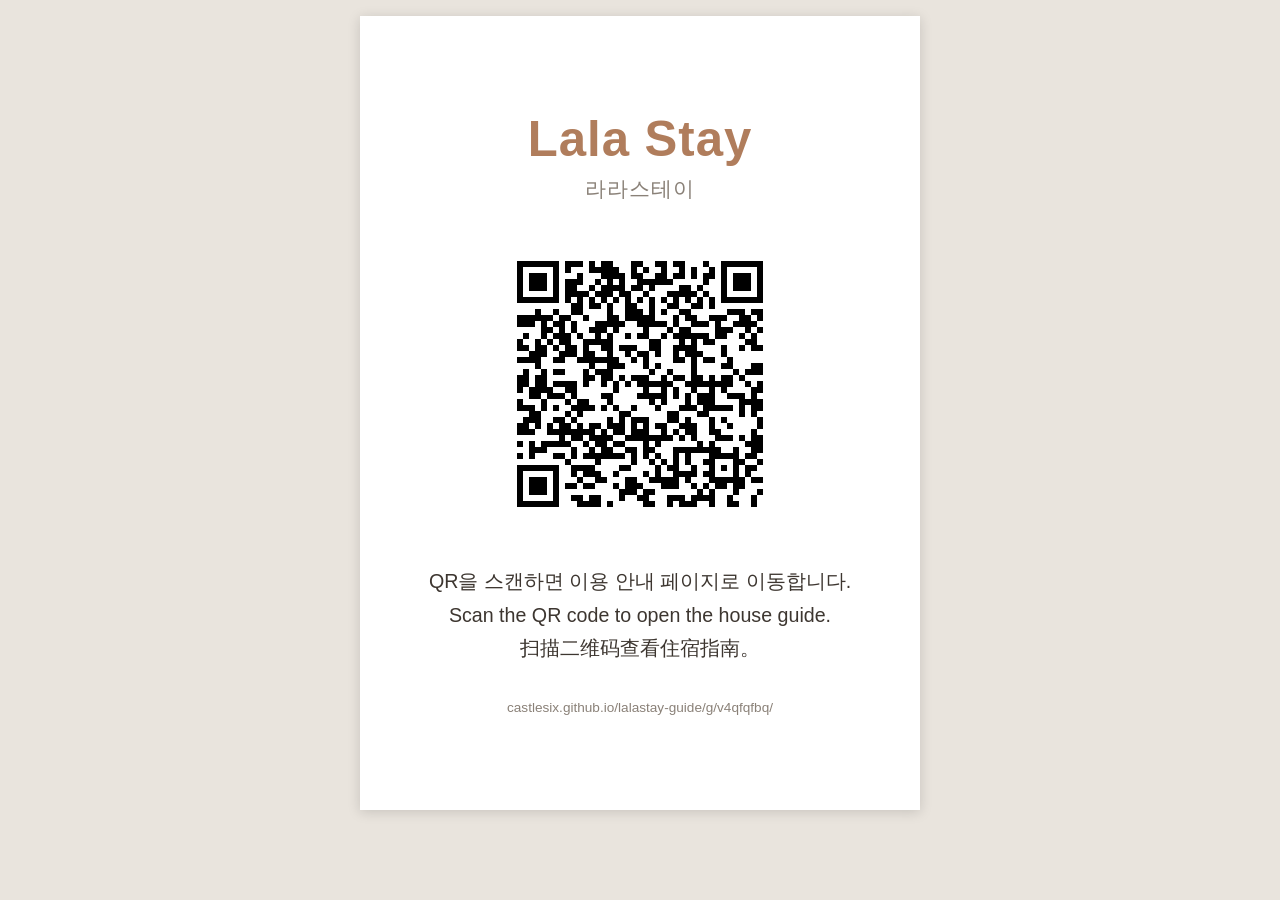
==== g/v4qfqfbq/print.html @ d0fc45ca "객실 비치용 A5 인쇄 안내판 페이지 추가 Co-Authored-By: Claude Fable 5 <noreply@anthropic.com>" ====
<!DOCTYPE html>
<!-- 객실 비치용 인쇄 안내판 (A5, 3개 언어 동시 표기라 토글 i18n 미사용) -->
<html lang="ko">
<head>
  <meta charset="UTF-8">
  <meta name="viewport" content="width=device-width, initial-scale=1.0">
  <meta name="robots" content="noindex">
  <title>Lala Stay — QR 안내판</title>
  <style>
    :root {
      --brand-color: #b07d5c;
    }

    * {
      box-sizing: border-box;
      margin: 0;
      padding: 0;
    }

    body {
      font-family: "Apple SD Gothic Neo", "Noto Sans KR", "PingFang SC", sans-serif;
      background: #e9e4dd;
      display: flex;
      justify-content: center;
      padding: 1rem;
    }

    .sign {
      width: 148mm;
      height: 210mm;
      background: #fff;
      display: flex;
      flex-direction: column;
      align-items: center;
      justify-content: center;
      gap: 9mm;
      padding: 14mm;
      text-align: center;
      box-shadow: 0 2px 12px rgba(0, 0, 0, 0.15);
    }

    .brand {
      color: var(--brand-color);
      font-size: 13mm;
      font-weight: 700;
      letter-spacing: 0.02em;
    }

    .brand small {
      display: block;
      font-size: 5.5mm;
      font-weight: 400;
      margin-top: 2mm;
      color: #8a8178;
    }

    .qr {
      width: 78mm;
      height: 78mm;
    }

    .lines p {
      font-size: 5.2mm;
      line-height: 1.7;
      color: #3d3630;
    }

    .url {
      font-size: 3.6mm;
      color: #8a8178;
      word-break: break-all;
    }

    @media print {
      body {
        background: #fff;
        padding: 0;
      }

      .sign {
        box-shadow: none;
      }

      @page {
        size: A5 portrait;
        margin: 0;
      }
    }
  </style>
</head>
<body>
  <div class="sign">
    <h1 class="brand">Lala Stay<small>라라스테이</small></h1>
    <img class="qr" src="qr.svg" alt="객실 안내 페이지 QR 코드">
    <div class="lines">
      <p>QR을 스캔하면 이용 안내 페이지로 이동합니다.</p>
      <p>Scan the QR code to open the house guide.</p>
      <p>扫描二维码查看住宿指南。</p>
    </div>
    <p class="url">castlesix.github.io/lalastay-guide/g/v4qfqfbq/</p>
  </div>
</body>
</html>
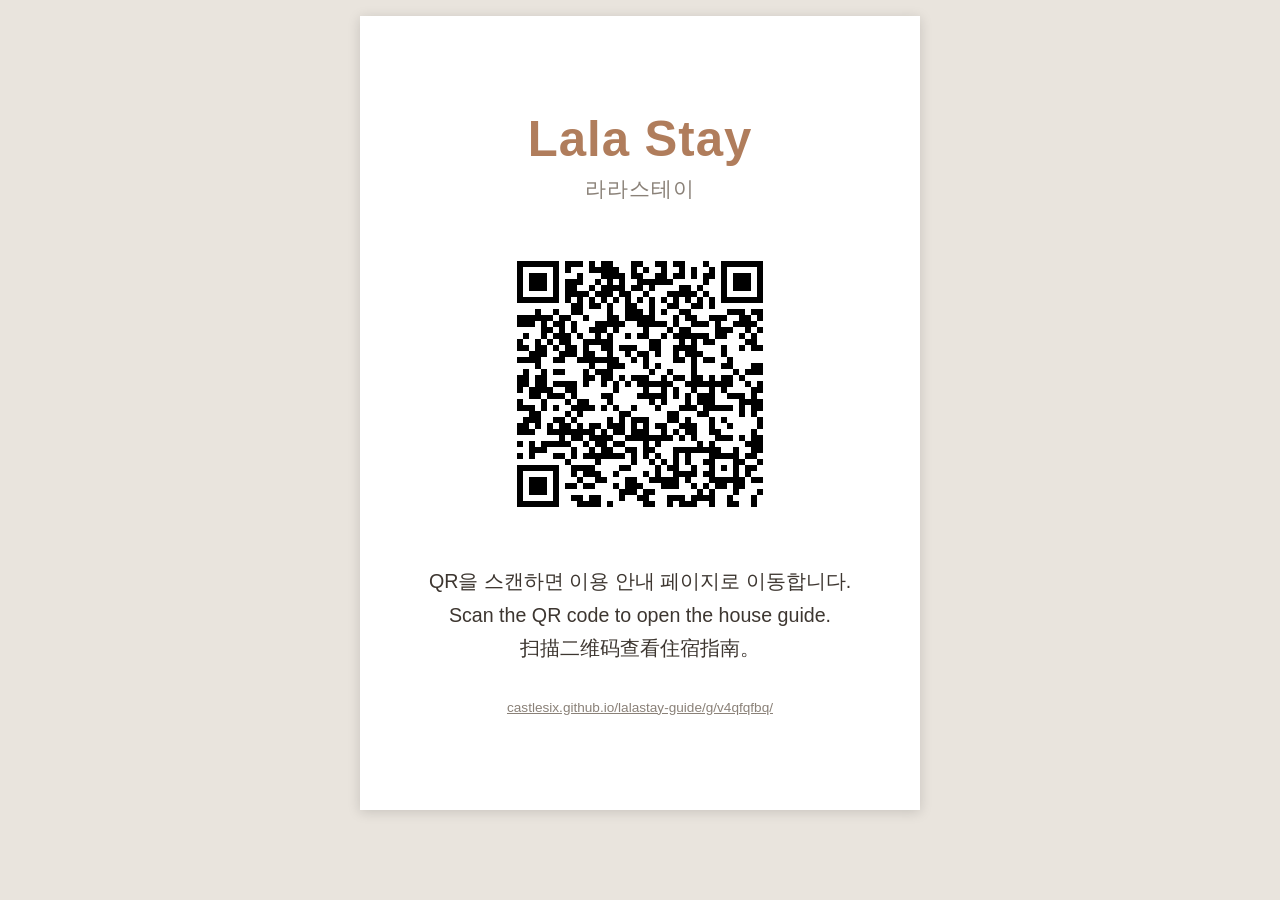
==== commit 468aca32: "안내판 하단 URL에 링크 추가 Co-Authored-By: Claude Fable 5 <noreply@anthropic.com>" ====
--- a/g/v4qfqfbq/print.html
+++ b/g/v4qfqfbq/print.html
@@ -67,8 +67,12 @@
 
     .url {
       font-size: 3.6mm;
+      word-break: break-all;
+    }
+
+    .url a {
       color: #8a8178;
-      word-break: break-all;
+      text-decoration: underline;
     }
 
     @media print {
@@ -97,7 +101,7 @@
       <p>Scan the QR code to open the house guide.</p>
       <p>扫描二维码查看住宿指南。</p>
     </div>
-    <p class="url">castlesix.github.io/lalastay-guide/g/v4qfqfbq/</p>
+    <p class="url"><a href="https://castlesix.github.io/lalastay-guide/g/v4qfqfbq/">castlesix.github.io/lalastay-guide/g/v4qfqfbq/</a></p>
   </div>
 </body>
 </html>
